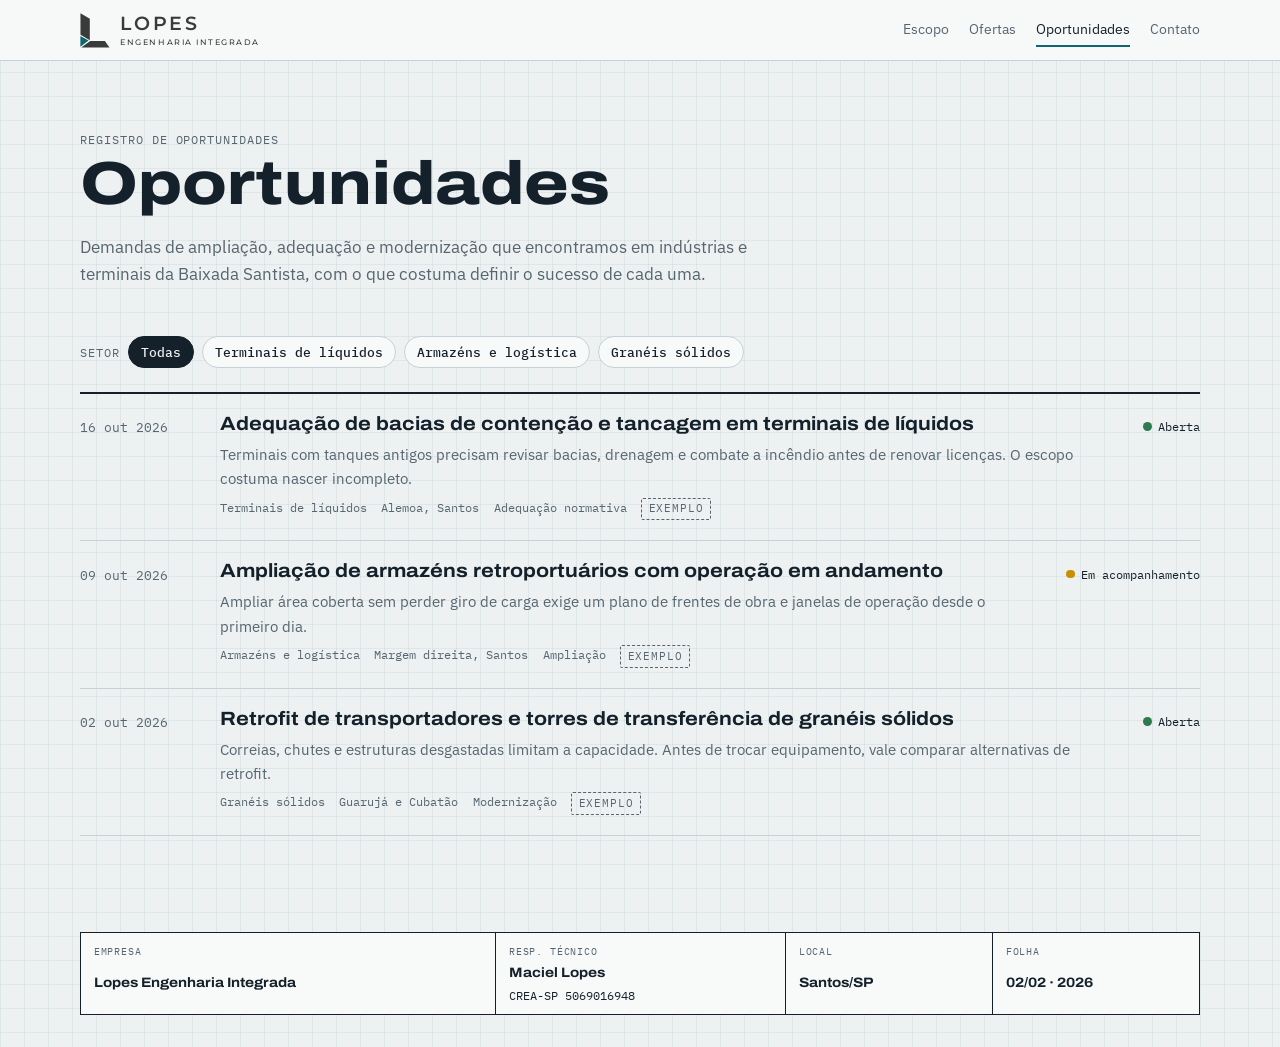
==== blog.html @ ceb8cb79 "Site da Lopes Engenharia Integrada (Fase 0) Co-Authored-By: Claude Opus 5.5 (1M context) <noreply@an" ====
<!doctype html>
<html lang="pt-BR">
<head>
<meta charset="utf-8">
<meta name="viewport" content="width=device-width, initial-scale=1, viewport-fit=cover">
<meta name="claude:viewport-fit-sides" content="cover">
<title>Oportunidades · [Nome da Empresa]</title>
<meta name="description" content="Registro de oportunidades de projetos industriais e portuários na Baixada Santista.">
<link rel="preconnect" href="https://fonts.googleapis.com">
<link rel="preconnect" href="https://fonts.gstatic.com" crossorigin>
<link rel="stylesheet" href="https://fonts.googleapis.com/css2?family=Archivo:wdth,wght@100..125,400..800&family=IBM+Plex+Mono:wght@400;500&family=IBM+Plex+Sans:wght@400;500;600&family=Montserrat:wght@500;600&display=swap">
<link rel="icon" href="data:image/svg+xml,%3Csvg xmlns=%27http://www.w3.org/2000/svg%27 viewBox=%27462 280 404 472%27%3E%3Cpolygon fill=%27%233a3a3a%27 points=%27468,285 594,357 594,646 468,574%27/%3E%3Cpolygon fill=%27%230f6670%27 points=%27467,589 578,652 467,735%27/%3E%3Cpolygon fill=%27%233a3a3a%27 points=%27600,656 798,656 859,746 478,746%27/%3E%3C/svg%3E">
<link rel="stylesheet" href="assets/style.css">
</head>
<body>

<header class="top">
  <div class="wrap">
    <a class="brand" href="index.html" aria-label="Início">
      <svg class="brand-mark" viewBox="462 280 404 472" aria-hidden="true"><polygon fill="currentColor" points="468,285 594,357 594,646 468,574"/><polygon fill="var(--brand)" points="467,589 578,652 467,735"/><polygon fill="currentColor" points="600,656 798,656 859,746 478,746"/></svg>
      <span class="wordmark"><b>LOPES</b><small>ENGENHARIA INTEGRADA</small></span>
    </a>
    <nav class="nav" aria-label="Principal">
      <a href="index.html#escopo">Escopo</a>
      <a href="index.html#ofertas">Ofertas</a>
      <a href="blog.html" aria-current="page">Oportunidades</a>
      <a href="index.html#contato">Contato</a>
    </nav>
  </div>
</header>

<main class="wrap">
  <div id="list-view">
    <div class="blog-hero">
      <span class="label">Registro de oportunidades</span>
      <h1>Oportunidades</h1>
      <p>Demandas de ampliação, adequação e modernização que encontramos em indústrias e terminais da Baixada Santista, com o que costuma definir o sucesso de cada uma.</p>
    </div>
    <div class="filters" id="filters"></div>
    <div class="posts" id="list"></div>
  </div>
  <article class="article" id="article" hidden></article>
</main>

<footer class="wrap">
  <div class="titleblock">
    <div><span class="label">Empresa</span><b data-site="nome">[Nome da Empresa]</b></div>
    <div><span class="label">Resp. técnico</span><b><span data-site="responsavel">Maciel Lopes</span></b><span class="mono" style="font-size:.75rem" data-site="crea">[CREA nº]</span></div>
    <div><span class="label">Local</span><b data-site="cidade">Santos/SP</b></div>
    <div><span class="label">Folha</span><b class="mono">02/02 · <span data-year>2026</span></b></div>
  </div>
</footer>

<script src="config.js"></script>
<script src="blog/oportunidades.js"></script>
<script src="assets/site.js"></script>
</body>
</html>
---- assets/style.css ----
/* Layout: folha técnica. Fundo de papel milimetrado, conteúdo em faixas largas,
   rodapé como carimbo de desenho; grafite e azul-petróleo vêm do logo da Lopes. */
:root {
  --paper: #edf1f2;
  --sheet: #f8fafa;
  --ink: #14202a;
  --muted: #56656f;
  --line: #c6d0d5;
  --grid: rgba(47, 85, 104, .07);
  --steel: #2f5568;
  --signal: #0f6670;
  --on-signal: #ffffff;
  --brand: #0f6670;
  --mark: #3a3a3a;
  --warn: #c98f00;
  --ok: #2f7a4f;
  --font-display: "Archivo", "Arial Narrow", "Helvetica Neue", Arial, sans-serif;
  --font-body: "IBM Plex Sans", "Segoe UI", Roboto, Helvetica, Arial, sans-serif;
  --font-mono: "IBM Plex Mono", ui-monospace, "SFMono-Regular", Menlo, Consolas, monospace;
  --wrap: 72rem;
  --radius: 3px;
}
@media (prefers-color-scheme: dark) {
  :root:not([data-theme="light"]) {
    --paper: #0f171d; --sheet: #16212a; --ink: #e2e8eb; --muted: #94a4ae;
    --line: #2b3b47; --grid: rgba(141, 179, 198, .06); --steel: #8db3c6;
    --signal: #3fa7b1; --on-signal: #0f171d; --brand: #3fa7b1; --mark: #e2e8eb; --warn: #f0b429; --ok: #6cc08f; color-scheme: dark;
  }
}
:root[data-theme="dark"] {
  --paper: #0f171d; --sheet: #16212a; --ink: #e2e8eb; --muted: #94a4ae;
  --line: #2b3b47; --grid: rgba(141, 179, 198, .06); --steel: #8db3c6;
  --signal: #3fa7b1; --on-signal: #0f171d; --brand: #3fa7b1; --mark: #e2e8eb; --warn: #f0b429; --ok: #6cc08f; color-scheme: dark;
}

* { box-sizing: border-box; }
html { scroll-behavior: smooth; }
@media (prefers-reduced-motion: reduce) { html { scroll-behavior: auto; } * { transition: none !important; animation: none !important; } }
body {
  margin: 0;
  background: var(--paper);
  background-image:
    linear-gradient(var(--grid) 1px, transparent 1px),
    linear-gradient(90deg, var(--grid) 1px, transparent 1px);
  background-size: 24px 24px;
  color: var(--ink);
  font: 400 1.0625rem/1.6 var(--font-body);
  -webkit-font-smoothing: antialiased;
}
a { color: inherit; }
a:focus-visible, button:focus-visible { outline: 2px solid var(--signal); outline-offset: 3px; }
h1, h2, h3 { font-family: var(--font-display); font-stretch: 112%; line-height: 1.08; text-wrap: balance; margin: 0; }
p { margin: 0; }

.wrap {
  max-width: var(--wrap);
  margin-inline: auto;
  padding-left: max(16px, env(safe-area-inset-left, 0px));
  padding-right: max(16px, env(safe-area-inset-right, 0px));
}
.mono, .label { font-family: var(--font-mono); }
.label { font-size: .75rem; letter-spacing: .08em; text-transform: uppercase; color: var(--muted); }

/* Cabeçalho */
body::before { content: ""; position: fixed; inset: 0 0 auto; height: env(safe-area-inset-top, 0px); z-index: 10; background: var(--sheet); }
.top {
  position: sticky; top: env(safe-area-inset-top, 0px); z-index: 9;
  background: color-mix(in srgb, var(--sheet) 92%, transparent);
  backdrop-filter: blur(6px);
  border-bottom: 1px solid var(--line);
}
.top .wrap { display: flex; align-items: center; justify-content: space-between; gap: 1rem; min-height: 3.75rem; }
.brand { display: flex; align-items: center; gap: .6rem; text-decoration: none; font-family: var(--font-display); font-weight: 750; font-stretch: 115%; letter-spacing: .01em; }
.brand-mark { width: 26px; height: 26px; flex: none; }
.nav { display: flex; gap: 1.25rem; flex-wrap: wrap; justify-content: flex-end; font-size: .9rem; }
.nav a { text-decoration: none; color: var(--muted); padding-block: .25rem; border-bottom: 2px solid transparent; }
.nav a:hover, .nav a[aria-current="page"] { color: var(--ink); border-color: var(--signal); }
@media (max-width: 720px) { .nav .hide-sm { display: none; } .nav { gap: .9rem; } }

/* Botões */
.btn {
  display: inline-flex; align-items: center; gap: .5rem;
  font: 600 .95rem/1 var(--font-body); text-decoration: none; cursor: pointer;
  padding: .85rem 1.15rem; border-radius: var(--radius); border: 1px solid var(--ink);
  background: transparent; color: var(--ink);
}
.btn-primary { background: var(--signal); border-color: var(--signal); color: var(--on-signal); }
.btn:hover { transform: translateY(-1px); }
.btn { transition: transform .15s ease; }

/* Seções */
section { padding-block: clamp(3.5rem, 8vw, 6rem); }
.section-head { display: grid; gap: .75rem; margin-bottom: 2.5rem; max-width: 46rem; }
.section-head h2 { font-size: clamp(1.75rem, 3.6vw, 2.6rem); font-weight: 750; }
.section-head p { color: var(--muted); }
.band { background: var(--sheet); border-block: 1px solid var(--line); }

/* Hero */
.hero { padding-block: clamp(2.5rem, 6vw, 4.5rem) clamp(3rem, 7vw, 5rem); }
.hero .wrap { display: grid; grid-template-columns: minmax(0, 1.05fr) minmax(0, 1fr); gap: clamp(2rem, 5vw, 4rem); align-items: center; }
@media (max-width: 880px) { .hero .wrap { grid-template-columns: minmax(0, 1fr); } }
.hero h1 { font-size: clamp(2.5rem, 6.4vw, 4.6rem); font-weight: 800; font-stretch: 118%; letter-spacing: -.01em; }
.hero h1 em { font-style: normal; background: linear-gradient(transparent 62%, var(--signal) 62%, var(--signal) 90%, transparent 90%); }
.hero-copy { display: grid; gap: 1.4rem; min-width: 0; }
.hero-copy .lede { font-size: 1.15rem; color: var(--muted); max-width: 36rem; }
.hero-actions { display: flex; flex-wrap: wrap; gap: .75rem; }
.hero-facts { display: flex; flex-wrap: wrap; gap: .5rem 1.5rem; padding-top: .5rem; }
.hero-facts span { font-family: var(--font-mono); font-size: .8rem; color: var(--muted); }
.hero-facts b { color: var(--ink); font-weight: 600; }

.drawing {
  min-width: 0; background: var(--sheet); border: 1px solid var(--ink);
  box-shadow: 6px 6px 0 var(--line);
}
.drawing figcaption { display: grid; grid-template-columns: 1fr auto; border-top: 1px solid var(--ink); font-family: var(--font-mono); font-size: .72rem; }
.drawing figcaption > * { padding: .5rem .75rem; }
.drawing figcaption > *:last-child { border-left: 1px solid var(--ink); color: var(--muted); }
.drawing svg { display: block; width: 100%; height: auto; }
.chart-axis { stroke: var(--ink); stroke-width: 1.2; fill: none; }
.chart-tick { stroke: var(--line); stroke-width: 1; stroke-dasharray: 3 4; }
.chart-zone { fill: var(--signal); opacity: .18; }
.chart-a { stroke: var(--steel); stroke-width: 3; fill: none; }
.chart-b { stroke: var(--ink); stroke-width: 2; fill: none; stroke-dasharray: 7 5; }
.chart-text { fill: var(--muted); font-family: var(--font-mono); font-size: 11px; }
.chart-strong { fill: var(--ink); font-family: var(--font-body); font-size: 12.5px; font-weight: 600; }
.chart-draw { stroke-dasharray: 700; stroke-dashoffset: 0; animation: draw 1.6s ease-out both; }
@keyframes draw { from { stroke-dashoffset: 700; } to { stroke-dashoffset: 0; } }

/* Escopo */
.scope-grid { display: grid; grid-template-columns: repeat(4, minmax(0, 1fr)); border-top: 2px solid var(--ink); }
@media (max-width: 980px) { .scope-grid { grid-template-columns: repeat(2, minmax(0, 1fr)); } }
@media (max-width: 560px) { .scope-grid { grid-template-columns: minmax(0, 1fr); } }
.scope-item { display: grid; align-content: start; gap: .75rem; padding: 1.5rem 1.25rem 1.75rem 0; border-bottom: 1px solid var(--line); }
.scope-item + .scope-item { padding-left: 1.25rem; border-left: 1px solid var(--line); }
@media (max-width: 980px) { .scope-item:nth-child(3) { border-left: 0; padding-left: 0; } }
@media (max-width: 560px) { .scope-item + .scope-item { border-left: 0; padding-left: 0; } }
.scope-item h3 { font-size: 1.25rem; font-weight: 700; }
.scope-item p { color: var(--muted); font-size: .97rem; }
.scope-item ul { margin: 0; padding: 0; list-style: none; display: grid; gap: .3rem; font-size: .9rem; }
.scope-item li::before { content: "— "; color: var(--steel); }
.sectors { display: flex; flex-wrap: wrap; gap: .5rem; margin-top: 2rem; align-items: center; }
.chip { font-family: var(--font-mono); font-size: .78rem; padding: .3rem .6rem; border: 1px solid var(--line); border-radius: 99px; background: var(--sheet); }

/* Ofertas */
.offers { display: grid; grid-template-columns: repeat(2, minmax(0, 1fr)); gap: 1.5rem; }
@media (max-width: 860px) { .offers { grid-template-columns: minmax(0, 1fr); } }
.offer { display: grid; grid-template-rows: auto auto 1fr auto; background: var(--paper); border: 1px solid var(--ink); }
.offer-head { display: flex; justify-content: space-between; gap: 1rem; padding: .6rem 1rem; border-bottom: 1px solid var(--ink); font-family: var(--font-mono); font-size: .75rem; }
.offer-body { display: grid; gap: 1rem; padding: 1.5rem 1.25rem 1rem; }
.offer h3 { font-size: 1.55rem; font-weight: 750; }
.offer .promise { font-weight: 500; }
.offer .for { color: var(--muted); font-size: .95rem; }
.deliverables { margin: 0; padding: 0 1.25rem 1.25rem; list-style: none; counter-reset: d; display: grid; gap: .5rem; }
.deliverables li { counter-increment: d; display: grid; grid-template-columns: 2.2rem 1fr; font-size: .95rem; }
.deliverables li::before { content: counter(d, decimal-leading-zero); font-family: var(--font-mono); font-size: .8rem; color: var(--steel); padding-top: .15rem; }
.offer-foot { display: grid; grid-template-columns: repeat(2, minmax(0, 1fr)); border-top: 1px solid var(--ink); }
.offer-foot > div { padding: .85rem 1.25rem; display: grid; gap: .15rem; }
.offer-foot > div + div { border-left: 1px solid var(--ink); }
.offer-foot strong { font-family: var(--font-display); font-stretch: 110%; font-size: 1.2rem; font-variant-numeric: tabular-nums; }
.offer-note { margin-top: 1.25rem; font-size: .88rem; color: var(--muted); }

/* Processo */
.steps { display: grid; grid-template-columns: repeat(4, minmax(0, 1fr)); gap: 0; counter-reset: s; }
@media (max-width: 860px) { .steps { grid-template-columns: repeat(2, minmax(0, 1fr)); row-gap: 1.5rem; } }
@media (max-width: 520px) { .steps { grid-template-columns: minmax(0, 1fr); } }
.step { display: grid; gap: .5rem; padding-right: 1.25rem; position: relative; }
.step .when { font-family: var(--font-mono); font-size: .78rem; color: var(--steel); }
.step .rule { height: 10px; border-left: 2px solid var(--ink); border-bottom: 2px solid var(--ink); margin-right: -1.25rem; }
.step:last-child .rule { border-right: 2px solid var(--ink); margin-right: 0; }
.step h3 { font-size: 1.15rem; font-weight: 700; }
.step p { color: var(--muted); font-size: .95rem; }

/* Credenciais */
.creds { display: grid; grid-template-columns: minmax(0, 1fr) minmax(0, 1.3fr); gap: clamp(2rem, 5vw, 4rem); align-items: start; }
@media (max-width: 860px) { .creds { grid-template-columns: minmax(0, 1fr); } }
.figures { display: grid; grid-template-columns: repeat(2, minmax(0, 1fr)); border-top: 2px solid var(--ink); }
.figure { padding: 1.1rem 1rem 1.1rem 0; border-bottom: 1px solid var(--line); display: grid; gap: .2rem; }
.figure:nth-child(even) { padding-left: 1rem; border-left: 1px solid var(--line); }
.figure strong { font-family: var(--font-display); font-stretch: 115%; font-size: clamp(1.6rem, 3.4vw, 2.3rem); font-weight: 800; font-variant-numeric: tabular-nums; }
.figure span { font-size: .9rem; color: var(--muted); }
.bio { display: grid; gap: 1rem; }
.bio p { max-width: 40rem; }

/* Oportunidades (lista) */
.posts { display: grid; gap: 0; border-top: 2px solid var(--ink); }
.post-row { display: grid; grid-template-columns: 7.5rem minmax(0, 1fr) auto; gap: 1.25rem; align-items: start; padding-block: 1.25rem; border-bottom: 1px solid var(--line); text-decoration: none; }
.post-row:hover h3 { text-decoration: underline; text-decoration-color: var(--signal); text-decoration-thickness: 3px; text-underline-offset: 4px; }
@media (max-width: 640px) { .post-row { grid-template-columns: minmax(0, 1fr); gap: .5rem; } }
.post-row time { font-family: var(--font-mono); font-size: .82rem; color: var(--muted); padding-top: .2rem; font-variant-numeric: tabular-nums; }
.post-row .main { display: grid; gap: .45rem; min-width: 0; }
.post-row h3 { font-size: 1.2rem; font-weight: 700; }
.post-row p { color: var(--muted); font-size: .95rem; }
.meta { display: flex; flex-wrap: wrap; gap: .4rem .9rem; font-family: var(--font-mono); font-size: .75rem; color: var(--muted); }
.status { display: inline-flex; align-items: center; gap: .4rem; font-family: var(--font-mono); font-size: .75rem; white-space: nowrap; padding-top: .2rem; }
.status::before { content: ""; width: .55rem; height: .55rem; border-radius: 50%; background: var(--muted); }
.status[data-s="Aberta"]::before { background: var(--ok); }
.status[data-s="Em acompanhamento"]::before { background: var(--warn); }
.tag-exemplo { font-family: var(--font-mono); font-size: .68rem; text-transform: uppercase; letter-spacing: .08em; padding: .1rem .4rem; border: 1px dashed var(--muted); color: var(--muted); border-radius: 2px; }
.more { margin-top: 1.5rem; }

/* Contato */
.contact { display: grid; grid-template-columns: minmax(0, 1.1fr) minmax(0, 1fr); gap: clamp(2rem, 5vw, 4rem); align-items: center; }
@media (max-width: 860px) { .contact { grid-template-columns: minmax(0, 1fr); } }
.contact h2 { font-size: clamp(2rem, 4.5vw, 3.2rem); font-weight: 800; }
.contact-list { display: grid; border: 1px solid var(--ink); background: var(--paper); }
.contact-line { display: grid; grid-template-columns: 6.5rem minmax(0, 1fr) auto; align-items: center; gap: .75rem; padding: .9rem 1rem; }
.contact-line + .contact-line { border-top: 1px solid var(--line); }
.contact-line a, .contact-line .value { overflow-wrap: anywhere; font-weight: 500; }
.copy { font: 500 .75rem var(--font-mono); background: none; border: 1px solid var(--line); color: var(--muted); padding: .3rem .55rem; border-radius: 2px; cursor: pointer; }
.copy:hover { color: var(--ink); border-color: var(--ink); }

/* Carimbo (rodapé) */
.titleblock { margin-block: 3rem 2rem; border: 1.5px solid var(--ink); display: grid; grid-template-columns: 2fr 1.4fr 1fr 1fr; font-size: .85rem; background: var(--sheet); }
.titleblock > div { padding: .6rem .8rem; display: grid; gap: .15rem; border-left: 1px solid var(--ink); min-width: 0; }
.titleblock > div:first-child { border-left: 0; }
.titleblock .label { font-size: .65rem; }
.titleblock b { font-family: var(--font-display); font-stretch: 112%; font-weight: 700; overflow-wrap: anywhere; }
@media (max-width: 720px) {
  .titleblock { grid-template-columns: 1fr 1fr; }
  .titleblock > div:nth-child(3) { border-left: 0; }
  .titleblock > div:nth-child(n+3) { border-top: 1px solid var(--ink); }
}

/* Página do blog */
.blog-hero { padding-block: clamp(2.5rem, 6vw, 4rem) 1.5rem; }
.blog-hero h1 { font-size: clamp(2.2rem, 5.5vw, 3.8rem); font-weight: 800; font-stretch: 118%; }
.blog-hero p { color: var(--muted); max-width: 42rem; margin-top: 1rem; }
.filters { display: flex; flex-wrap: wrap; gap: .5rem; margin-block: 1.5rem; align-items: center; }
.filter { font: 500 .8rem var(--font-mono); padding: .4rem .75rem; border: 1px solid var(--line); background: var(--sheet); color: var(--ink); border-radius: 99px; cursor: pointer; }
.filter[aria-pressed="true"] { background: var(--ink); color: var(--paper); border-color: var(--ink); }
.empty { padding: 2rem 0; color: var(--muted); }

.article { display: grid; gap: 1.5rem; max-width: 44rem; padding-block: 2rem 1rem; }
.article .back { font-family: var(--font-mono); font-size: .85rem; color: var(--muted); text-decoration: none; }
.article .back:hover { color: var(--ink); }
.article h1 { font-size: clamp(2rem, 4.8vw, 3.1rem); font-weight: 800; }
.spec { display: grid; grid-template-columns: repeat(3, minmax(0, 1fr)); border: 1px solid var(--ink); background: var(--sheet); }
.spec > div { padding: .6rem .8rem; display: grid; gap: .1rem; min-width: 0; }
.spec > div:nth-child(n+4) { border-top: 1px solid var(--line); }
.spec > div:not(:nth-child(3n+1)) { border-left: 1px solid var(--line); }
.spec .label { font-size: .65rem; }
.spec b { font-weight: 600; font-size: .92rem; overflow-wrap: anywhere; }
@media (max-width: 560px) {
  .spec { grid-template-columns: repeat(2, minmax(0, 1fr)); }
  .spec > div:not(:nth-child(3n+1)) { border-left: 0; }
  .spec > div:nth-child(even) { border-left: 1px solid var(--line); }
  .spec > div:nth-child(n+3) { border-top: 1px solid var(--line); }
}
.prose { display: grid; gap: 1rem; }
.prose h2 { font-size: 1.45rem; font-weight: 750; margin-top: .75rem; }
.prose ul { margin: 0; padding-left: 1.2rem; display: grid; gap: .35rem; }
.prose li::marker { color: var(--steel); }
.article-cta { display: flex; flex-wrap: wrap; gap: 1rem; align-items: center; justify-content: space-between; border-top: 2px solid var(--ink); padding-top: 1.25rem; margin-top: 1rem; }

/* Ajustes de largura em telas estreitas */
.offer-foot > div, .figure, .contact-line > * { min-width: 0; }
.offer-foot strong, .figure strong { overflow-wrap: anywhere; }
@media (max-width: 480px) {
  .offer-foot strong { font-size: 1.02rem; }
  .figure strong { font-size: 1.45rem; }
  .contact-line { grid-template-columns: 5rem minmax(0, 1fr) auto; }
}
.brand span { white-space: nowrap; }
@media (max-width: 600px) {
  .top .wrap { flex-wrap: wrap; row-gap: .25rem; padding-block: .6rem .4rem; }
  .nav { width: 100%; justify-content: space-between; font-size: .85rem; }
  .nav .hide-sm { display: none; }
}

/* Marca Lopes Engenharia Integrada: grafite + azul-petróleo do logo */
.brand { color: var(--mark); gap: .65rem; }
.brand-mark { width: 30px; height: 35px; }
.wordmark { display: grid; line-height: 1; font-family: "Montserrat", var(--font-body); }
.wordmark b { font-weight: 600; font-size: 1.2rem; letter-spacing: .14em; }
.wordmark small { font-weight: 500; font-size: .5rem; letter-spacing: .19em; margin-top: .25rem; white-space: nowrap; }
.hero h1 em { background: linear-gradient(transparent 64%, color-mix(in srgb, var(--signal) 32%, transparent) 64%, color-mix(in srgb, var(--signal) 32%, transparent) 92%, transparent 92%); }
.chart-zone { opacity: .14; }

/* Responsável técnico com retrato */
.person { display: grid; grid-template-columns: minmax(0, 18rem) minmax(0, 1fr); gap: clamp(2rem, 5vw, 4rem); align-items: start; }
.person .creds { grid-template-columns: minmax(0, 1fr); gap: 2rem; }
@media (min-width: 1100px) { .person .creds { grid-template-columns: minmax(0, 1fr) minmax(0, 1fr); } }
@media (max-width: 760px) { .person { grid-template-columns: minmax(0, 1fr); } .portrait { max-width: 18rem; } }
.portrait { margin: 0; background: var(--sheet); border: 1px solid var(--ink); box-shadow: 6px 6px 0 var(--line); }
.portrait img { display: block; width: 100%; height: auto; aspect-ratio: 3 / 4; object-fit: cover; }
.portrait figcaption { display: flex; justify-content: space-between; gap: .75rem; flex-wrap: wrap; padding: .5rem .75rem; border-top: 1px solid var(--ink); font-family: var(--font-mono); font-size: .72rem; }
.portrait figcaption > span:last-child { color: var(--muted); }
.person .figure strong { font-size: clamp(1.3rem, 1.9vw, 1.6rem); overflow-wrap: normal; }
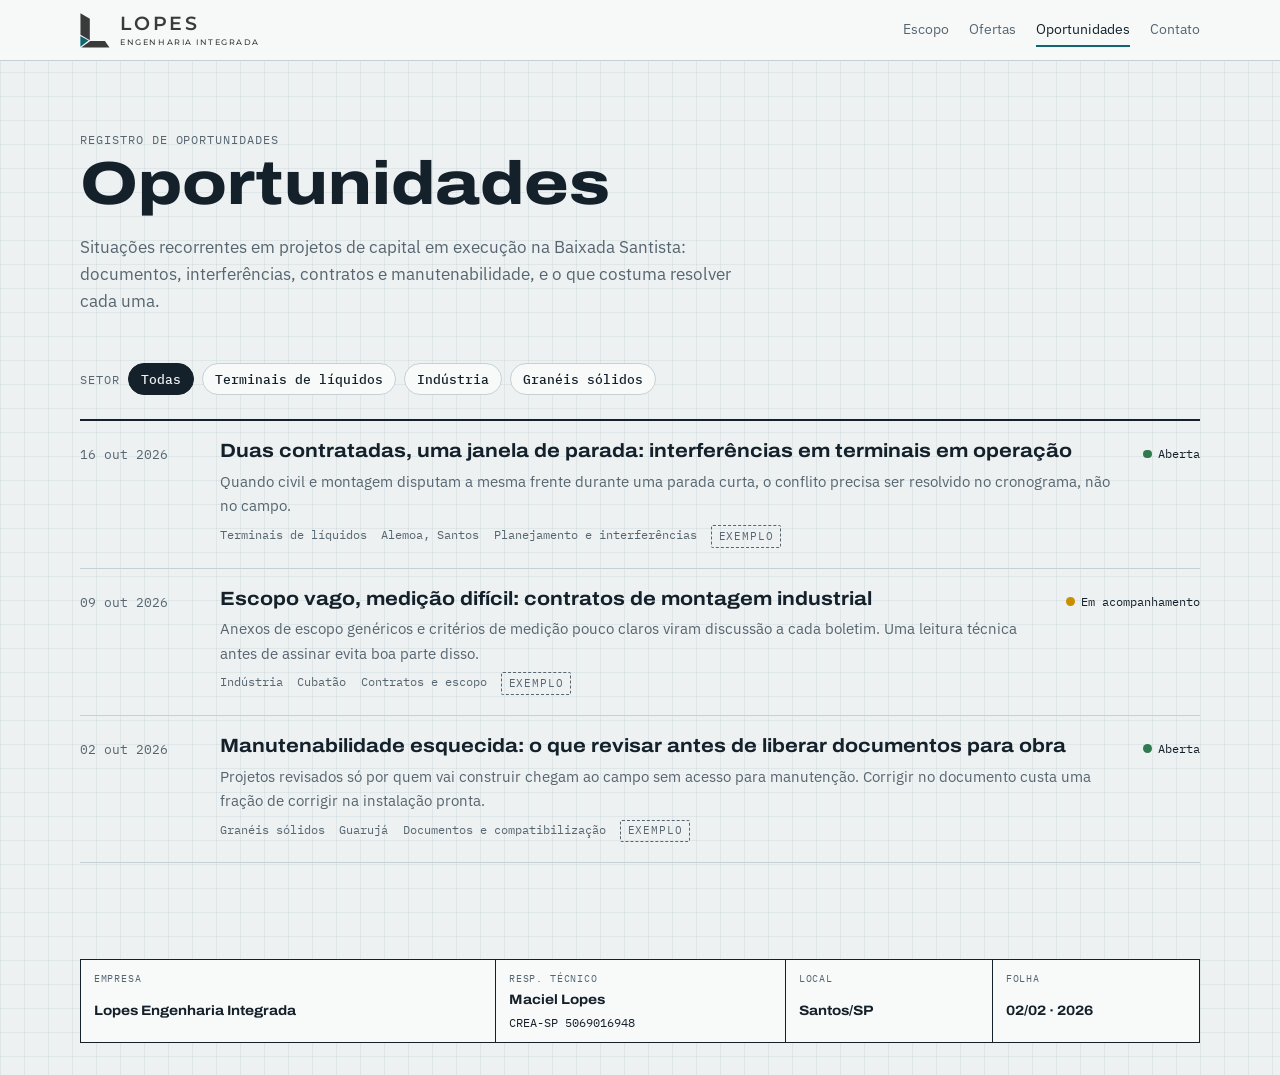
==== commit 2cd0a55c: "Novo posicionamento: engenharia de execução para donos e contratadas Co-Authored-By: Claude Opus 5.5" ====
--- a/blog.html
+++ b/blog.html
@@ -5,7 +5,7 @@
 <meta name="viewport" content="width=device-width, initial-scale=1, viewport-fit=cover">
 <meta name="claude:viewport-fit-sides" content="cover">
 <title>Oportunidades · [Nome da Empresa]</title>
-<meta name="description" content="Registro de oportunidades de projetos industriais e portuários na Baixada Santista.">
+<meta name="description" content="Registro de oportunidades em projetos de capital em execução na Baixada Santista.">
 <link rel="preconnect" href="https://fonts.googleapis.com">
 <link rel="preconnect" href="https://fonts.gstatic.com" crossorigin>
 <link rel="stylesheet" href="https://fonts.googleapis.com/css2?family=Archivo:wdth,wght@100..125,400..800&family=IBM+Plex+Mono:wght@400;500&family=IBM+Plex+Sans:wght@400;500;600&family=Montserrat:wght@500;600&display=swap">
@@ -34,7 +34,7 @@
     <div class="blog-hero">
       <span class="label">Registro de oportunidades</span>
       <h1>Oportunidades</h1>
-      <p>Demandas de ampliação, adequação e modernização que encontramos em indústrias e terminais da Baixada Santista, com o que costuma definir o sucesso de cada uma.</p>
+      <p>Situações recorrentes em projetos de capital em execução na Baixada Santista: documentos, interferências, contratos e manutenabilidade, e o que costuma resolver cada uma.</p>
     </div>
     <div class="filters" id="filters"></div>
     <div class="posts" id="list"></div>
--- a/assets/style.css
+++ b/assets/style.css
@@ -286,3 +286,40 @@
 .portrait figcaption { display: flex; justify-content: space-between; gap: .75rem; flex-wrap: wrap; padding: .5rem .75rem; border-top: 1px solid var(--ink); font-family: var(--font-mono); font-size: .72rem; }
 .portrait figcaption > span:last-child { color: var(--muted); }
 .person .figure strong { font-size: clamp(1.3rem, 1.9vw, 1.6rem); overflow-wrap: normal; }
+
+/* Posicionamento: engenharia de execução */
+.scope-6 { grid-template-columns: repeat(3, minmax(0, 1fr)); }
+.scope-6 .scope-item:nth-child(3n+1) { border-left: 0; padding-left: 0; }
+@media (max-width: 980px) {
+  .scope-6 { grid-template-columns: repeat(2, minmax(0, 1fr)); }
+  .scope-6 .scope-item:nth-child(n) { border-left: 1px solid var(--line); padding-left: 1.25rem; }
+  .scope-6 .scope-item:nth-child(2n+1) { border-left: 0; padding-left: 0; }
+}
+@media (max-width: 560px) { .scope-6 { grid-template-columns: minmax(0, 1fr); } .scope-6 .scope-item:nth-child(n) { border-left: 0; padding-left: 0; } }
+.criterion, .policy { display: grid; grid-template-columns: 11rem minmax(0, 1fr); gap: 1rem; align-items: baseline; margin-top: 2rem; padding: 1.1rem 1.25rem; border: 1px solid var(--ink); background: var(--paper); }
+.criterion p, .policy p { max-width: 52rem; }
+.policy { border-left: 6px solid var(--brand); }
+@media (max-width: 640px) { .criterion, .policy { grid-template-columns: minmax(0, 1fr); gap: .4rem; } }
+.sides { display: grid; grid-template-columns: repeat(2, minmax(0, 1fr)); border-top: 2px solid var(--ink); }
+@media (max-width: 760px) { .sides { grid-template-columns: minmax(0, 1fr); } }
+.side { display: grid; align-content: start; gap: .75rem; padding: 1.5rem 1.5rem 1.75rem 0; border-bottom: 1px solid var(--line); min-width: 0; }
+.side + .side { padding-left: 1.5rem; border-left: 1px solid var(--line); }
+@media (max-width: 760px) { .side + .side { padding-left: 0; border-left: 0; } }
+.side h3 { font-size: 1.35rem; font-weight: 700; }
+.side ul { margin: 0; padding: 0; list-style: none; display: grid; gap: .4rem; }
+.side li::before { content: "— "; color: var(--steel); }
+.offers-3 { grid-template-columns: repeat(3, minmax(0, 1fr)); }
+@media (max-width: 1020px) { .offers-3 { grid-template-columns: minmax(0, 1fr); } }
+.offers-3 .offer h3 { font-size: 1.3rem; }
+.offers-3 .offer-foot strong { font-size: 1.02rem; }
+.extra-offers { display: grid; grid-template-columns: repeat(2, minmax(0, 1fr)); gap: 1.5rem; margin-top: 1.5rem; }
+@media (max-width: 760px) { .extra-offers { grid-template-columns: minmax(0, 1fr); } }
+.extra { display: grid; gap: .5rem; padding: 1.1rem 1.25rem; border: 1px dashed var(--muted); min-width: 0; }
+.extra h3 { font-size: 1.15rem; font-weight: 700; }
+.extra p { color: var(--muted); font-size: .95rem; }
+.g-bar { fill: var(--steel); }
+.g-alt { fill: var(--ink); opacity: .8; }
+.g-soft { opacity: .4; }
+.g-link { fill: none; stroke: var(--muted); stroke-width: 1.2; stroke-dasharray: 3 3; }
+.g-flag { fill: var(--brand); stroke: var(--sheet); stroke-width: 1.5; }
+.drawing { margin: 0; }
